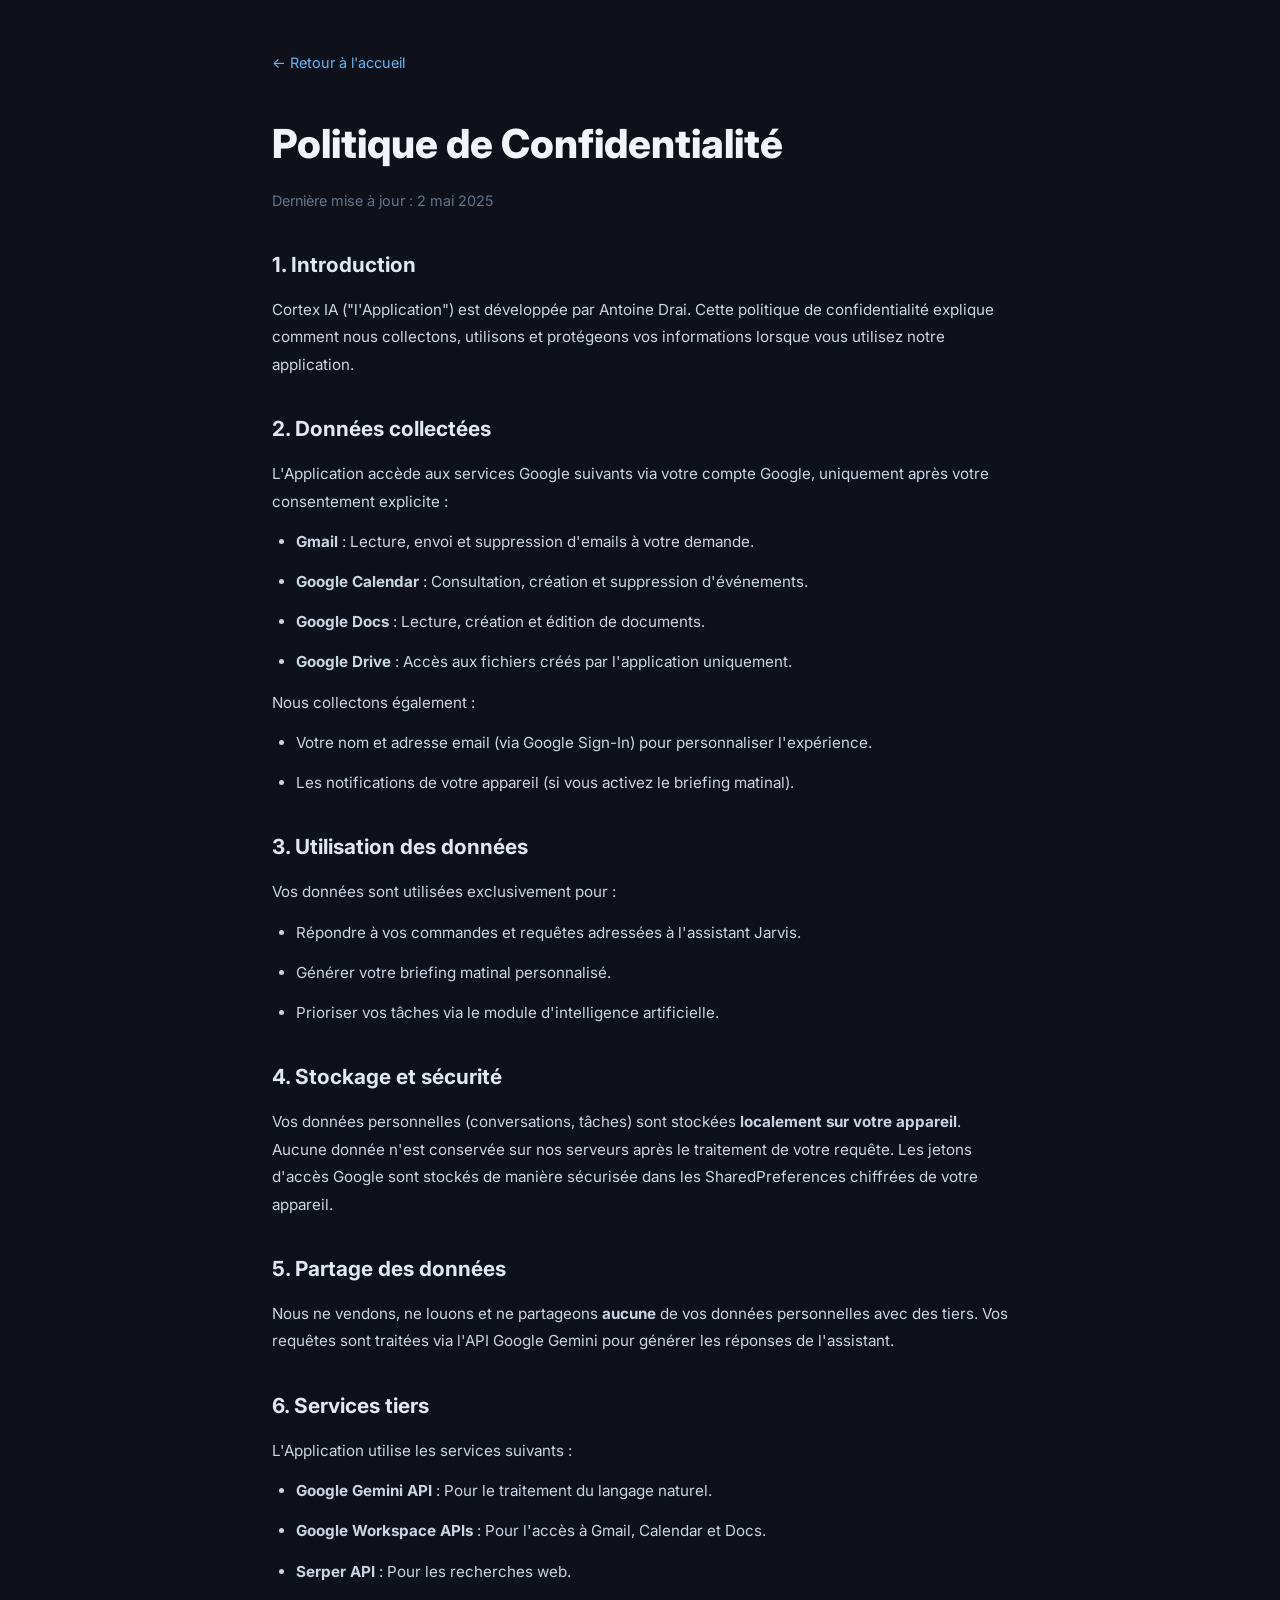
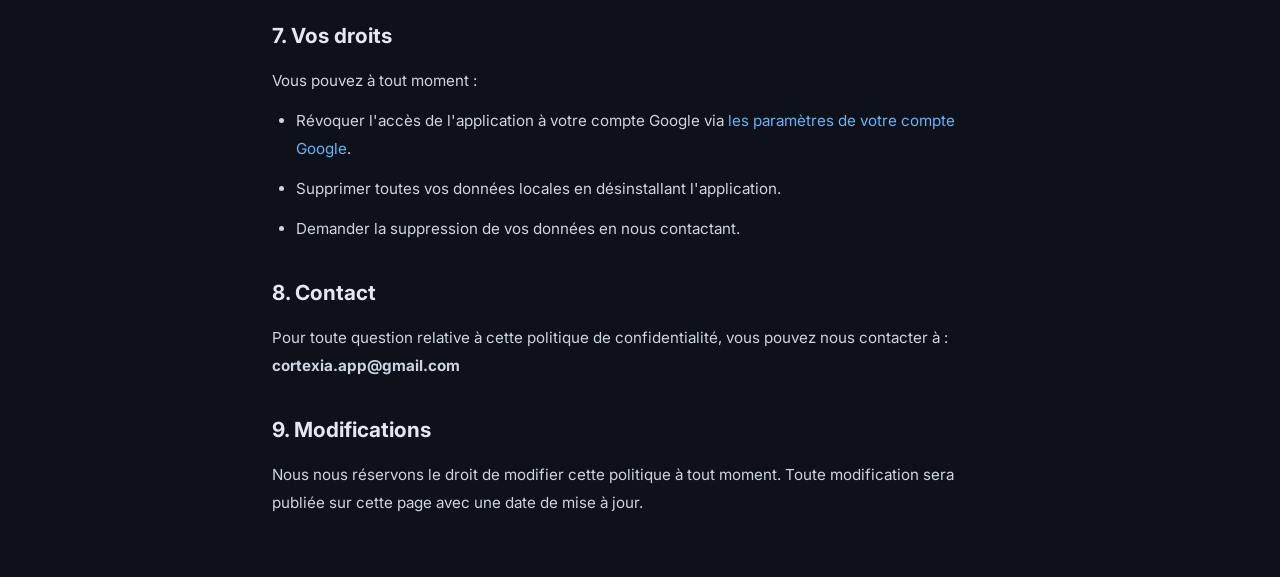
==== docs/privacy.html @ 42d1279b "Add files via upload" ====
<!DOCTYPE html>
<html lang="fr">
<head>
    <meta charset="UTF-8">
    <meta name="viewport" content="width=device-width, initial-scale=1.0">
    <title>Politique de Confidentialité — Cortex IA</title>
    <link href="https://fonts.googleapis.com/css2?family=Inter:wght@300;400;600;700&display=swap" rel="stylesheet">
    <style>
        * { margin: 0; padding: 0; box-sizing: border-box; }
        body { font-family: 'Inter', sans-serif; background: #0F111A; color: #CBD5E1; line-height: 1.8; }
        .container { max-width: 800px; margin: 0 auto; padding: 3rem 2rem; }
        h1 { font-size: 2.5rem; font-weight: 800; color: #F1F5F9; margin-bottom: 0.5rem; }
        .date { color: #64748B; margin-bottom: 2rem; font-size: 0.9rem; }
        h2 { font-size: 1.3rem; font-weight: 700; color: #E2E8F0; margin: 2rem 0 0.8rem; }
        p, li { margin-bottom: 0.8rem; font-size: 0.95rem; }
        ul { padding-left: 1.5rem; }
        a { color: #64B5F6; text-decoration: none; }
        a:hover { text-decoration: underline; }
        .back { display: inline-block; margin-bottom: 2rem; color: #64B5F6; font-size: 0.9rem; }
    </style>
</head>
<body>
    <div class="container">
        <a href="index.html" class="back">← Retour à l'accueil</a>
        <h1>Politique de Confidentialité</h1>
        <p class="date">Dernière mise à jour : 2 mai 2025</p>

        <h2>1. Introduction</h2>
        <p>Cortex IA ("l'Application") est développée par Antoine Drai. Cette politique de confidentialité explique comment nous collectons, utilisons et protégeons vos informations lorsque vous utilisez notre application.</p>

        <h2>2. Données collectées</h2>
        <p>L'Application accède aux services Google suivants via votre compte Google, uniquement après votre consentement explicite :</p>
        <ul>
            <li><strong>Gmail</strong> : Lecture, envoi et suppression d'emails à votre demande.</li>
            <li><strong>Google Calendar</strong> : Consultation, création et suppression d'événements.</li>
            <li><strong>Google Docs</strong> : Lecture, création et édition de documents.</li>
            <li><strong>Google Drive</strong> : Accès aux fichiers créés par l'application uniquement.</li>
        </ul>
        <p>Nous collectons également :</p>
        <ul>
            <li>Votre nom et adresse email (via Google Sign-In) pour personnaliser l'expérience.</li>
            <li>Les notifications de votre appareil (si vous activez le briefing matinal).</li>
        </ul>

        <h2>3. Utilisation des données</h2>
        <p>Vos données sont utilisées exclusivement pour :</p>
        <ul>
            <li>Répondre à vos commandes et requêtes adressées à l'assistant Jarvis.</li>
            <li>Générer votre briefing matinal personnalisé.</li>
            <li>Prioriser vos tâches via le module d'intelligence artificielle.</li>
        </ul>

        <h2>4. Stockage et sécurité</h2>
        <p>Vos données personnelles (conversations, tâches) sont stockées <strong>localement sur votre appareil</strong>. Aucune donnée n'est conservée sur nos serveurs après le traitement de votre requête. Les jetons d'accès Google sont stockés de manière sécurisée dans les SharedPreferences chiffrées de votre appareil.</p>

        <h2>5. Partage des données</h2>
        <p>Nous ne vendons, ne louons et ne partageons <strong>aucune</strong> de vos données personnelles avec des tiers. Vos requêtes sont traitées via l'API Google Gemini pour générer les réponses de l'assistant.</p>

        <h2>6. Services tiers</h2>
        <p>L'Application utilise les services suivants :</p>
        <ul>
            <li><strong>Google Gemini API</strong> : Pour le traitement du langage naturel.</li>
            <li><strong>Google Workspace APIs</strong> : Pour l'accès à Gmail, Calendar et Docs.</li>
            <li><strong>Serper API</strong> : Pour les recherches web.</li>
        </ul>

        <h2>7. Vos droits</h2>
        <p>Vous pouvez à tout moment :</p>
        <ul>
            <li>Révoquer l'accès de l'application à votre compte Google via <a href="https://myaccount.google.com/permissions">les paramètres de votre compte Google</a>.</li>
            <li>Supprimer toutes vos données locales en désinstallant l'application.</li>
            <li>Demander la suppression de vos données en nous contactant.</li>
        </ul>

        <h2>8. Contact</h2>
        <p>Pour toute question relative à cette politique de confidentialité, vous pouvez nous contacter à : <strong>cortexia.app@gmail.com</strong></p>

        <h2>9. Modifications</h2>
        <p>Nous nous réservons le droit de modifier cette politique à tout moment. Toute modification sera publiée sur cette page avec une date de mise à jour.</p>
    </div>
</body>
</html>
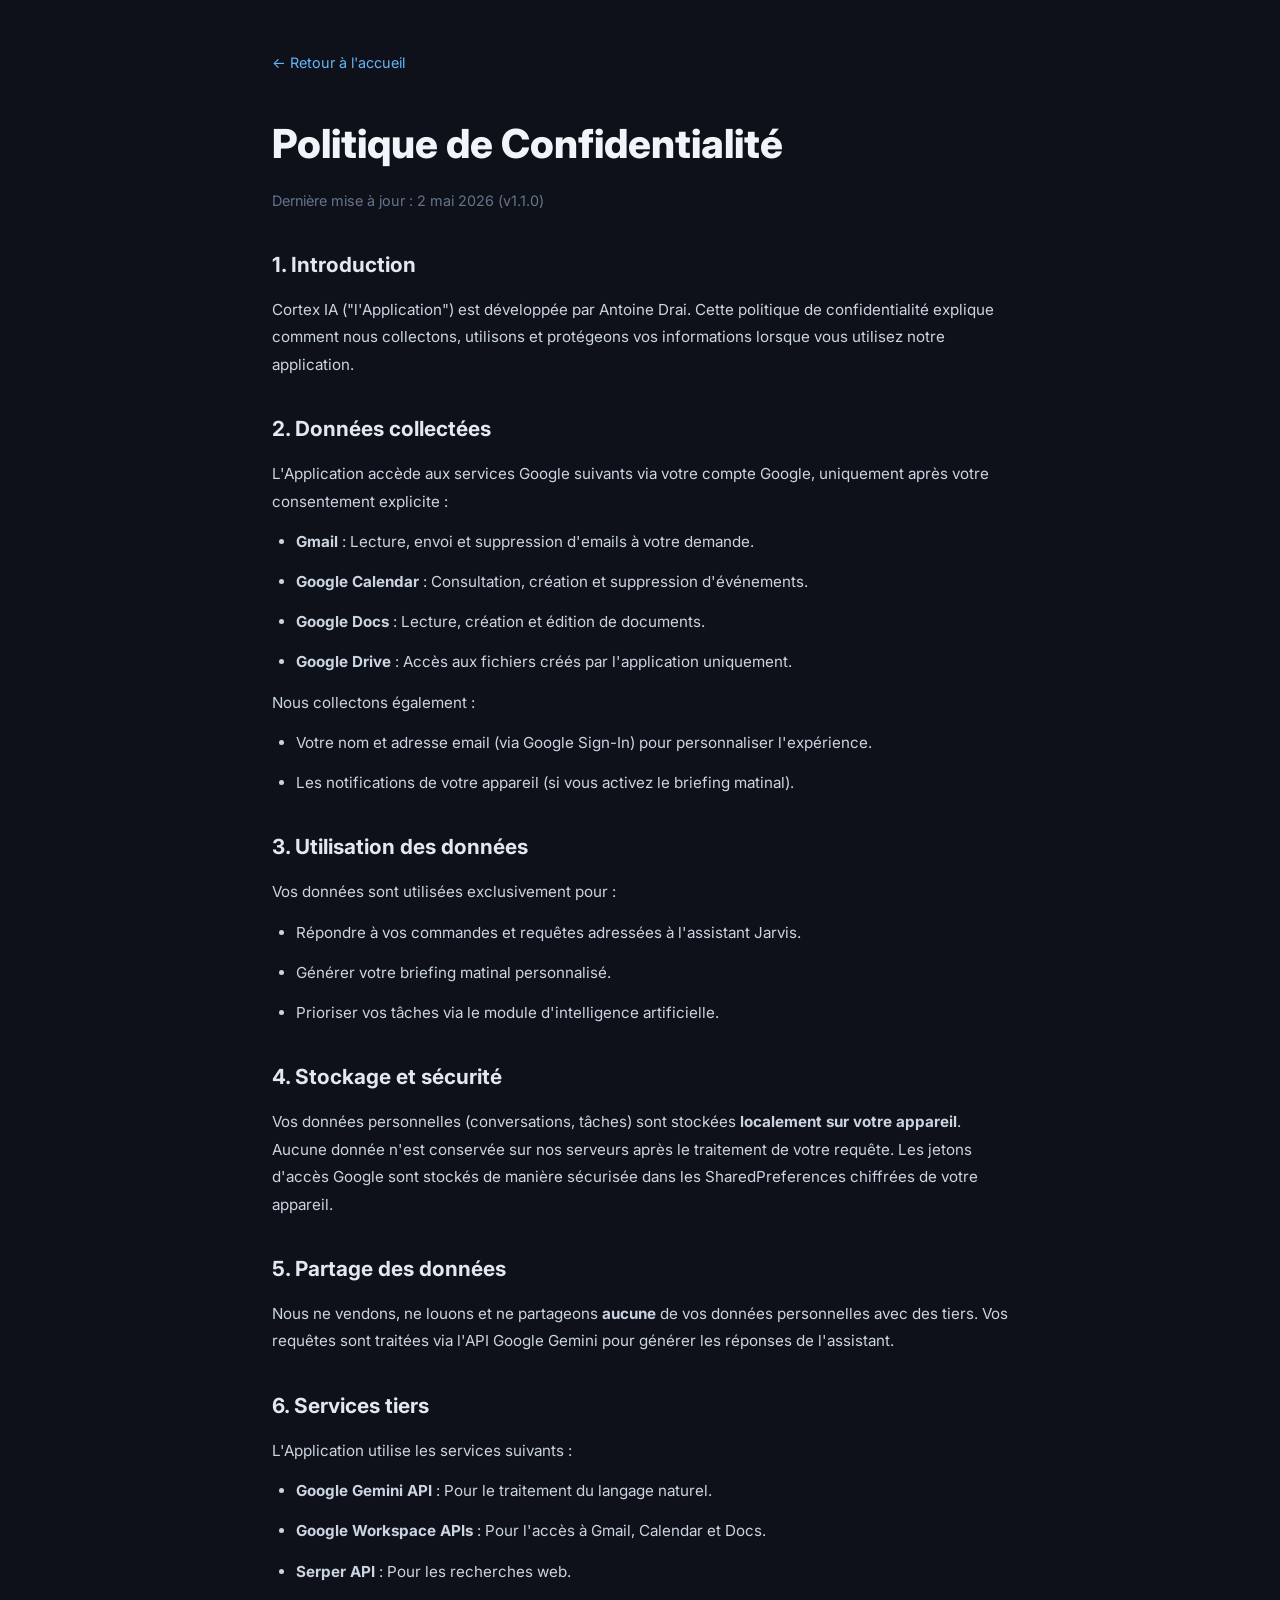
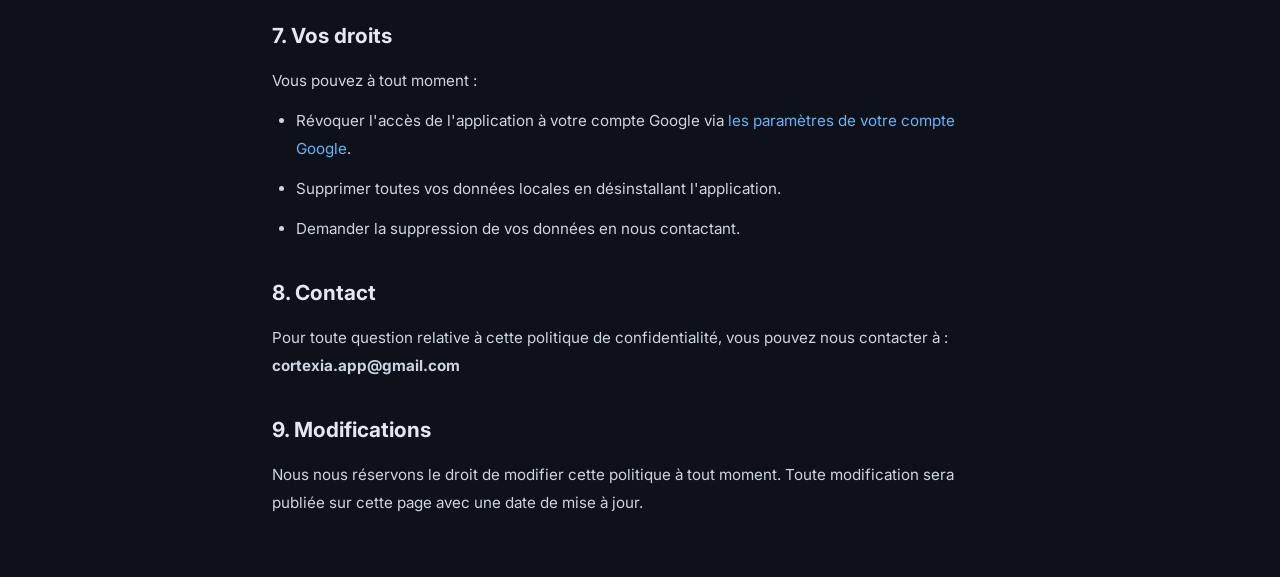
==== commit 38ee5477: "Add files via upload" ====
--- a/docs/privacy.html
+++ b/docs/privacy.html
@@ -23,7 +23,7 @@
     <div class="container">
         <a href="index.html" class="back">← Retour à l'accueil</a>
         <h1>Politique de Confidentialité</h1>
-        <p class="date">Dernière mise à jour : 2 mai 2025</p>
+        <p class="date">Dernière mise à jour : 2 mai 2026 (v1.1.0)</p>
 
         <h2>1. Introduction</h2>
         <p>Cortex IA ("l'Application") est développée par Antoine Drai. Cette politique de confidentialité explique comment nous collectons, utilisons et protégeons vos informations lorsque vous utilisez notre application.</p>
